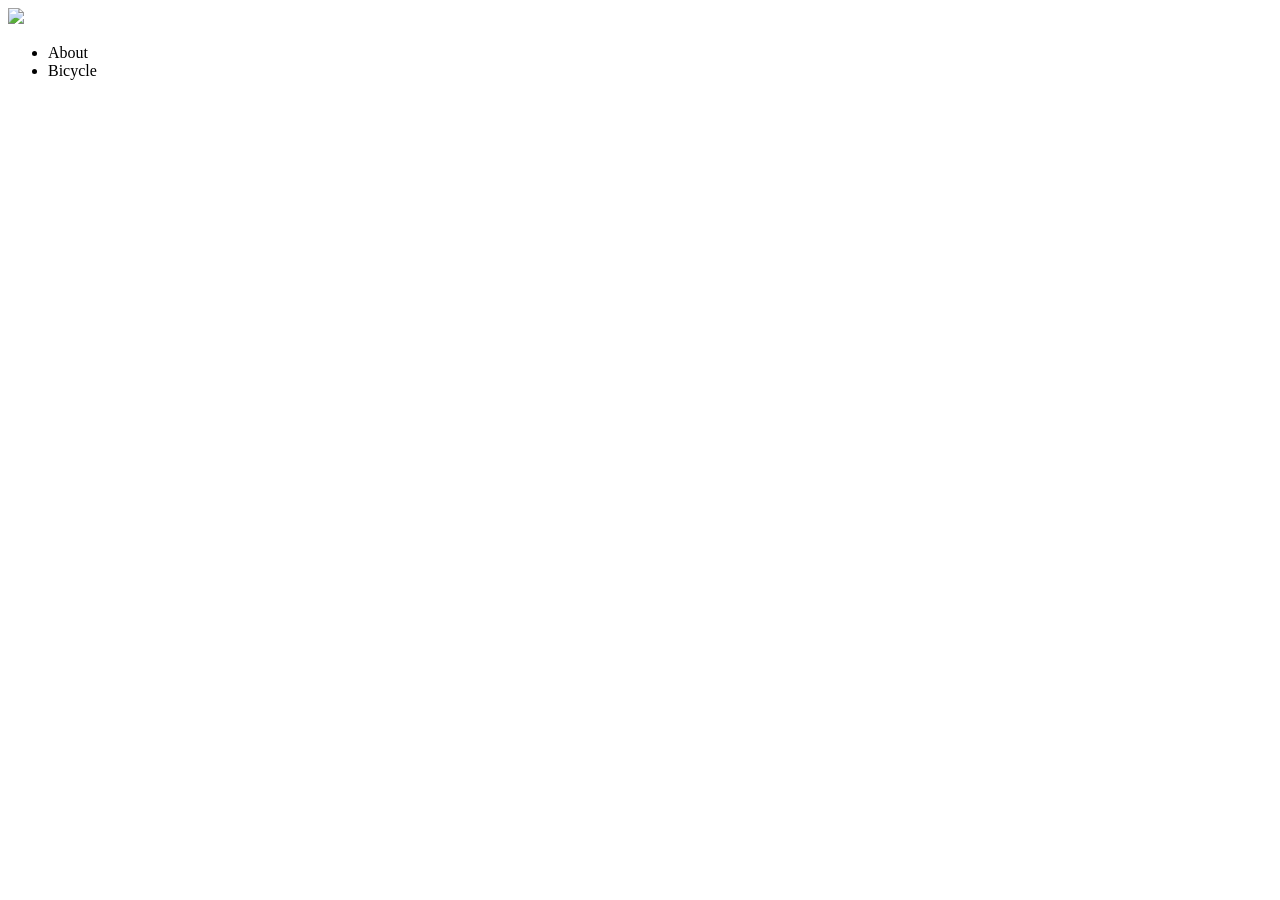
==== index.html @ f4c3358b "Rename demo-site/index.html to index.html" ====
<!DOCTYPE html>
<html lang="ja">
<head>
  <meta charset="UTF-8">
  <meta name="viewport" content="width=device-width, initial-scale=1.0">
  <title>Profile</title>
  <link rel="stylesheet" href="style.css">
</head>
<body>

  <!-- ヘッダー -->
  <header>
    <div class="container">
        <div class="header-left">
            <img class="header-logo" src="img/logo.svg">
        </div>
        <div class="header-right">
            <ul>
                <li class="about">About</li>
                <li>Bicycle</li>
            </ul>
        </div>
    </div>
  </header>

  <!-- メイン -->
  <main>

  </main>

  <!-- フッター -->
  <footer>
  </footer>

</body>
</html>
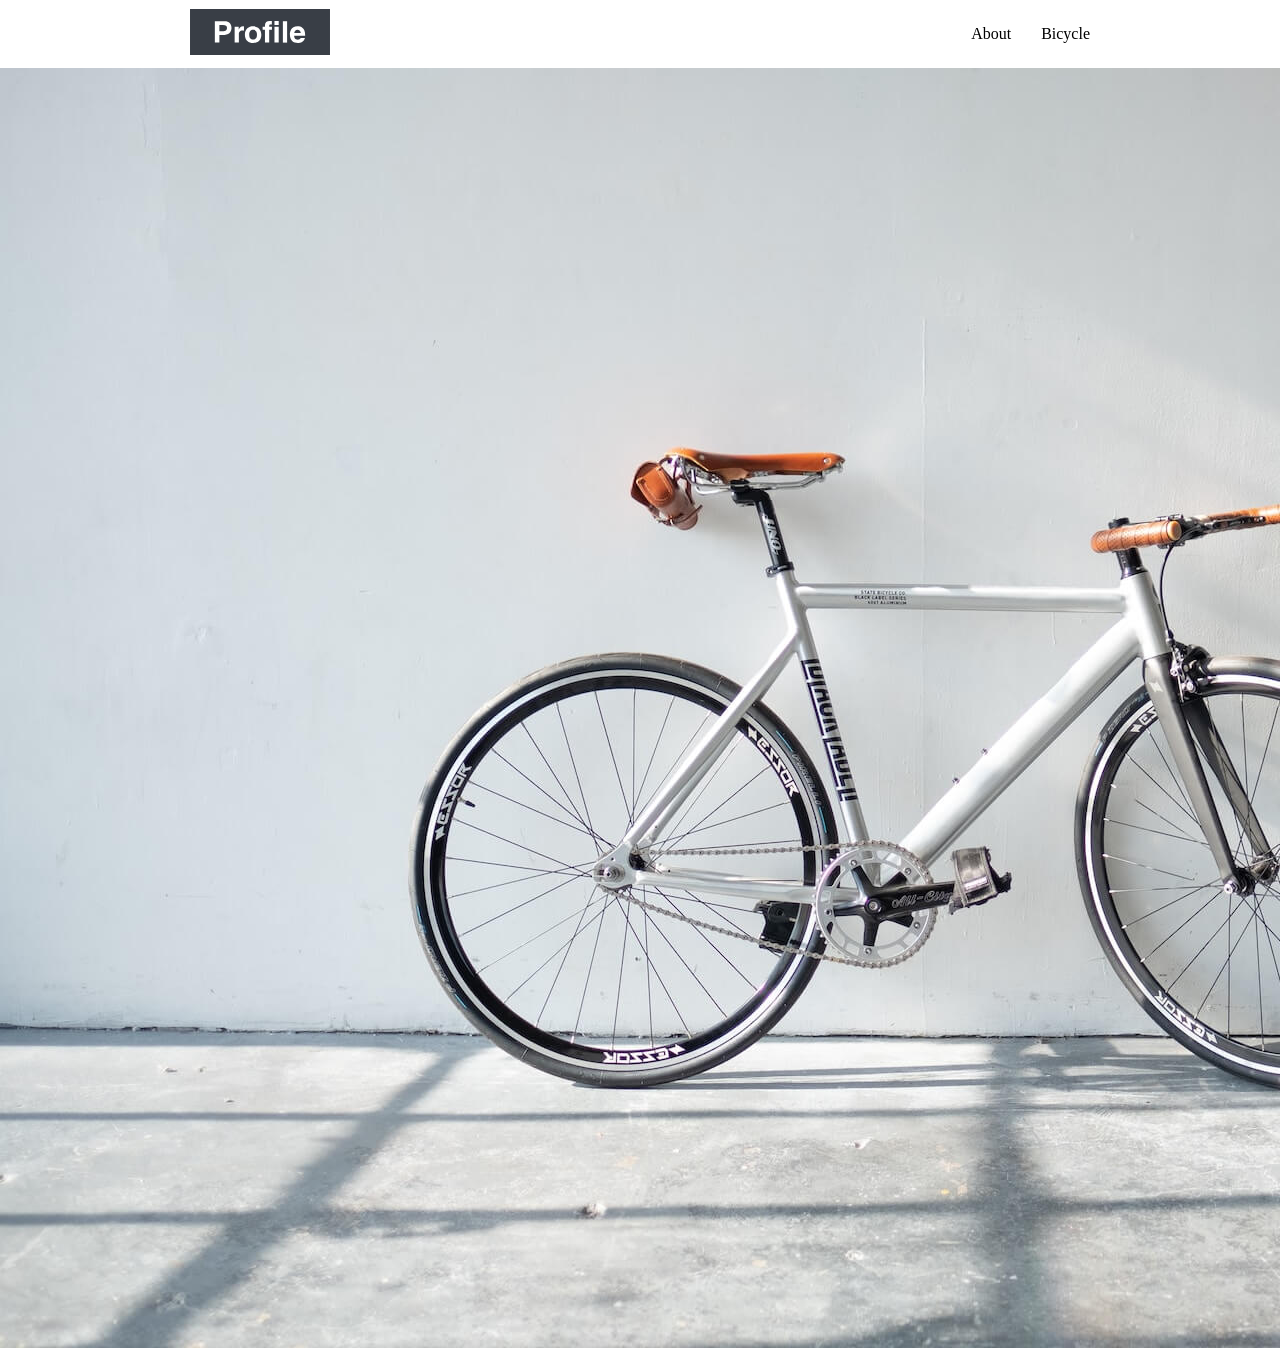
==== commit e1eaa757: "resolve conflict in index.html and style.css" ====
--- a/index.html
+++ b/index.html
@@ -25,7 +25,7 @@
 
   <!-- メイン -->
   <main>
-
+    <img class="mainvisual" src="img/mainvisual.jpg">
   </main>
 
   <!-- フッター -->
--- a/style.css
+++ b/style.css
@@ -0,0 +1,46 @@
+body {
+  margin: 0;
+  padding: 0;
+}
+
+/* ヘッダー中央寄せ */
+.container {
+    height: 68px;
+    max-width: 900px;  /* 固定幅じゃなくて“最大幅” */
+    margin: 0 auto;     /* 中央寄せ */
+    padding: 0 32px;
+    display: flex;      /* 左右を横並びにする */
+    justify-content: space-between; /* 左右を離して配置 */
+    align-items: center; /* 縦の中央揃え */
+}
+
+/*.header-logo { 
+    background-color: black;
+    padding: 10px 30px;
+    color: white;
+    font-size: 18px;
+    font-weight: bold;
+}
+
+*/
+
+.header-logo{
+    width: 140px;
+}
+
+.header-right ul {
+    display: flex;
+    gap: 30px;  /* About と Bicycle の間隔 */
+}
+
+li {
+    list-style: none;
+}
+
+.mainvisula {
+    width: 100%;
+    max-width: 1920px;
+    height: 600px;
+    object-fit: cover;
+    
+}
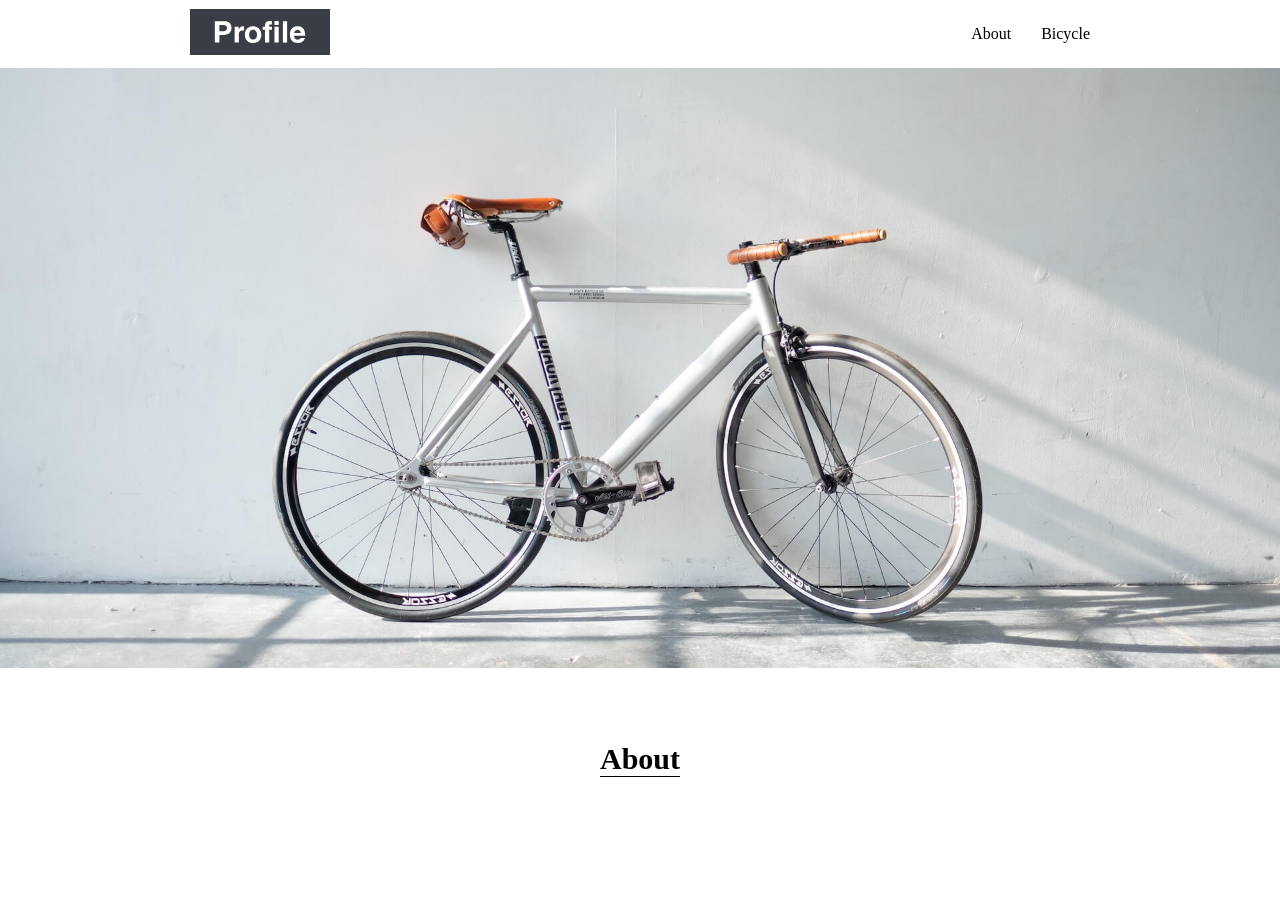
==== commit 34199d44: "aboutのデザイン調整" ====
--- a/index.html
+++ b/index.html
@@ -25,7 +25,14 @@
 
   <!-- メイン -->
   <main>
+    <div class="top-wrapper">
     <img class="mainvisual" src="img/mainvisual.jpg">
+    </div>
+
+    <div class="profile-wrapper">
+      <h3 class="section-title">About</h3>
+    </div>
+
   </main>
 
   <!-- フッター -->
--- a/style.css
+++ b/style.css
@@ -37,10 +37,21 @@
     list-style: none;
 }
 
-.mainvisula {
+.mainvisual {
     width: 100%;
     max-width: 1920px;
     height: 600px;
     object-fit: cover;
     
 }
+
+.section-title{
+    font-size: 30px;
+    padding-top: 40px;
+    display: inline-block;
+    border-bottom: 1px solid black;
+}
+
+.profile-wrapper{
+    text-align: center;
+}
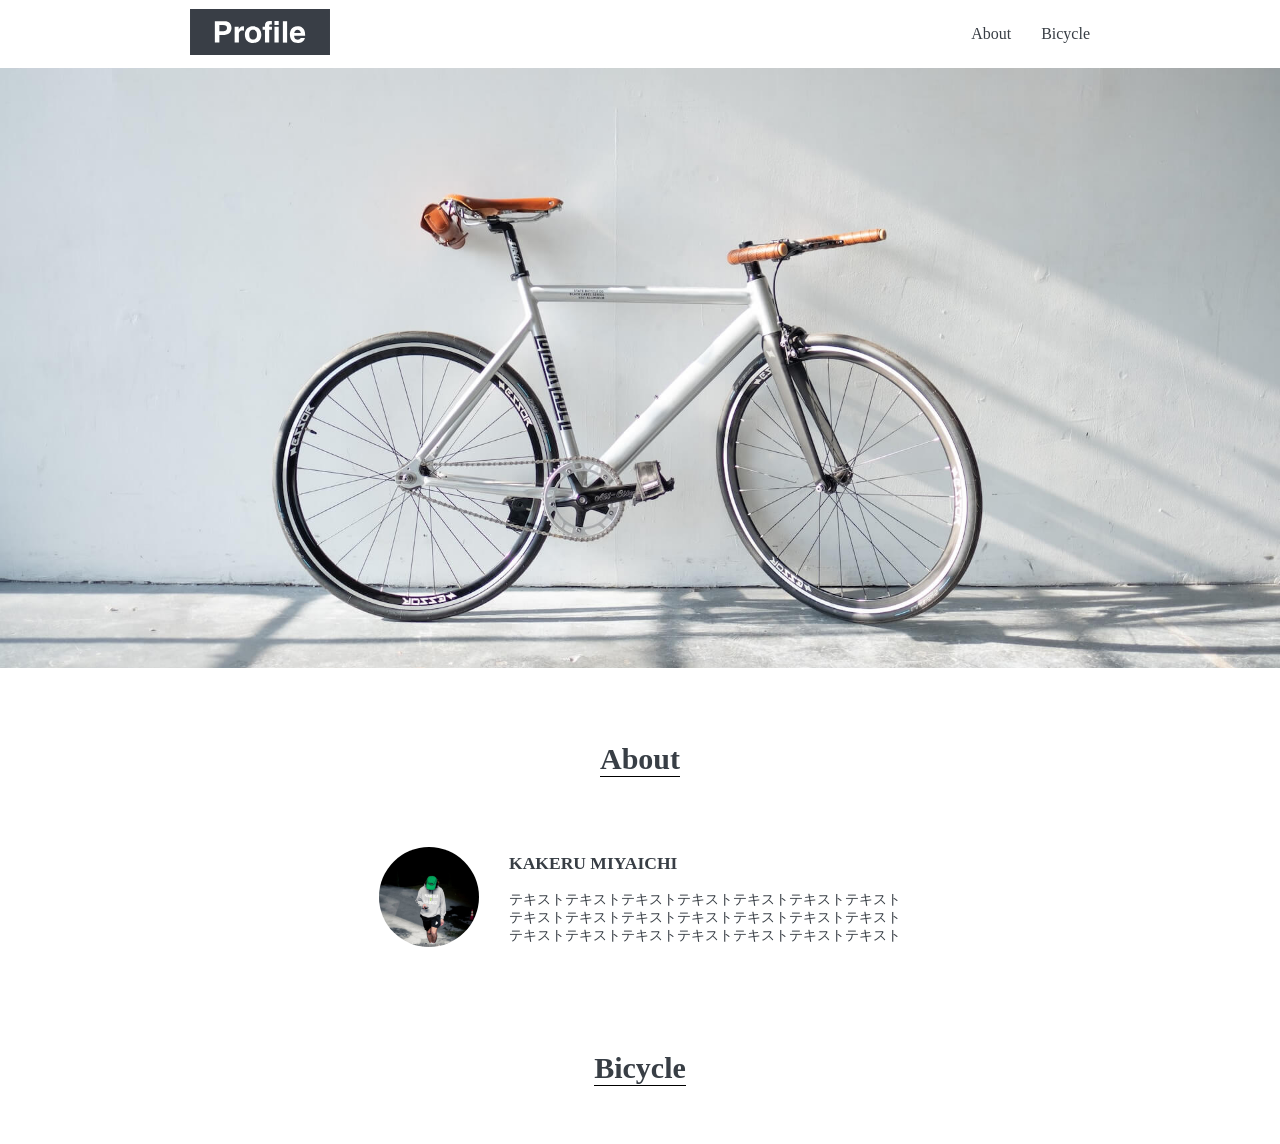
==== commit 644da12d: "update demo-site" ====
--- a/index.html
+++ b/index.html
@@ -1,43 +1,57 @@
 <!DOCTYPE html>
 <html lang="ja">
-<head>
-  <meta charset="UTF-8">
-  <meta name="viewport" content="width=device-width, initial-scale=1.0">
-  <title>Profile</title>
-  <link rel="stylesheet" href="style.css">
-</head>
-<body>
-
-  <!-- ヘッダー -->
-  <header>
-    <div class="container">
+  <head>
+    <meta charset="UTF-8" />
+    <meta name="viewport" content="width=device-width, initial-scale=1.0" />
+    <title>Profile</title>
+    <link rel="stylesheet" href="style.css"/>
+  </head>
+  <body>
+    <!-- ヘッダー -->
+    <header>
+      <div class="container">
         <div class="header-left">
-            <img class="header-logo" src="img/logo.svg">
+          <img class="header-logo" src="img/logo.svg"/>
         </div>
         <div class="header-right">
-            <ul>
-                <li class="about">About</li>
-                <li>Bicycle</li>
-            </ul>
+          <ul>
+            <li class="about">About</li>
+            <li>Bicycle</li>
+          </ul>
         </div>
-    </div>
-  </header>
+      </div>
+    </header>
 
-  <!-- メイン -->
-  <main>
-    <div class="top-wrapper">
-    <img class="mainvisual" src="img/mainvisual.jpg">
+    <!-- メイン -->
+    <main>
+      <div class="top-wrapper">
+        <img class="mainvisual" src="img/mainvisual.jpg"/>
+      </div>
+
+      <div class="profile-wrapper">
+        <h3 class="section-title">About</h3>
+        <div class="content">
+          <img src="img/about.jpg"/>
+          <div class="text">
+            <div class="profile-name">
+              <h3>KAKERU MIYAICHI</h3>
+              <p class="detail">
+                テキストテキストテキストテキストテキストテキストテキスト<br />
+                テキストテキストテキストテキストテキストテキストテキスト<br />
+                テキストテキストテキストテキストテキストテキストテキスト
+              </p>
+            </div>
+          </div>
+        </div>
+      </div>
+
+    <div class="bicycle-wrapper">
+      <h3 class="section-title">Bicycle</h3>
     </div>
 
-    <div class="profile-wrapper">
-      <h3 class="section-title">About</h3>
-    </div>
+    </main>
 
-  </main>
-
-  <!-- フッター -->
-  <footer>
-  </footer>
-
-</body>
+    <!-- フッター -->
+    <footer></footer>
+  </body>
 </html>
--- a/style.css
+++ b/style.css
@@ -1,17 +1,18 @@
 body {
   margin: 0;
   padding: 0;
+  color: #383e45;
 }
 
 /* ヘッダー中央寄せ */
 .container {
-    height: 68px;
-    max-width: 900px;  /* 固定幅じゃなくて“最大幅” */
-    margin: 0 auto;     /* 中央寄せ */
-    padding: 0 32px;
-    display: flex;      /* 左右を横並びにする */
-    justify-content: space-between; /* 左右を離して配置 */
-    align-items: center; /* 縦の中央揃え */
+  height: 68px;
+  max-width: 900px; /* 固定幅じゃなくて“最大幅” */
+  margin: 0 auto; /* 中央寄せ */
+  padding: 0 32px;
+  display: flex; /* 左右を横並びにする */
+  justify-content: space-between; /* 左右を離して配置 */
+  align-items: center; /* 縦の中央揃え */
 }
 
 /*.header-logo { 
@@ -24,34 +25,64 @@
 
 */
 
-.header-logo{
-    width: 140px;
+.header-logo {
+  width: 140px;
 }
 
 .header-right ul {
-    display: flex;
-    gap: 30px;  /* About と Bicycle の間隔 */
+  display: flex;
+  gap: 30px; /* About と Bicycle の間隔 */
 }
 
 li {
-    list-style: none;
+  list-style: none;
 }
 
 .mainvisual {
-    width: 100%;
-    max-width: 1920px;
-    height: 600px;
-    object-fit: cover;
-    
+  width: 100%;
+  max-width: 1920px;
+  height: 600px;
+  object-fit: cover;
 }
 
-.section-title{
-    font-size: 30px;
-    padding-top: 40px;
-    display: inline-block;
-    border-bottom: 1px solid black;
+.section-title {
+  font-size: 30px;
+  padding-top: 40px;
+  display: inline-block;
+  border-bottom: 1px solid black;
+  margin-bottom: 58px;
 }
 
-.profile-wrapper{
+.profile-wrapper {
+  text-align: center;
+}
+
+.content img {
+  border-radius: 50%;
+  height: 100px;
+  width: 100px;
+}
+
+.content {
+  display: flex;
+  justify-content: center;
+  align-items: center;
+  padding-bottom: 22px;
+}
+
+.text {
+  text-align: left;
+  margin-left: 30px;
+}
+
+.profile-name {
+  font-size: 15px;
+}
+
+.detail {
+  font-size: 14px;
+}
+
+.bicycle-wrapper{
     text-align: center;
-}
+}
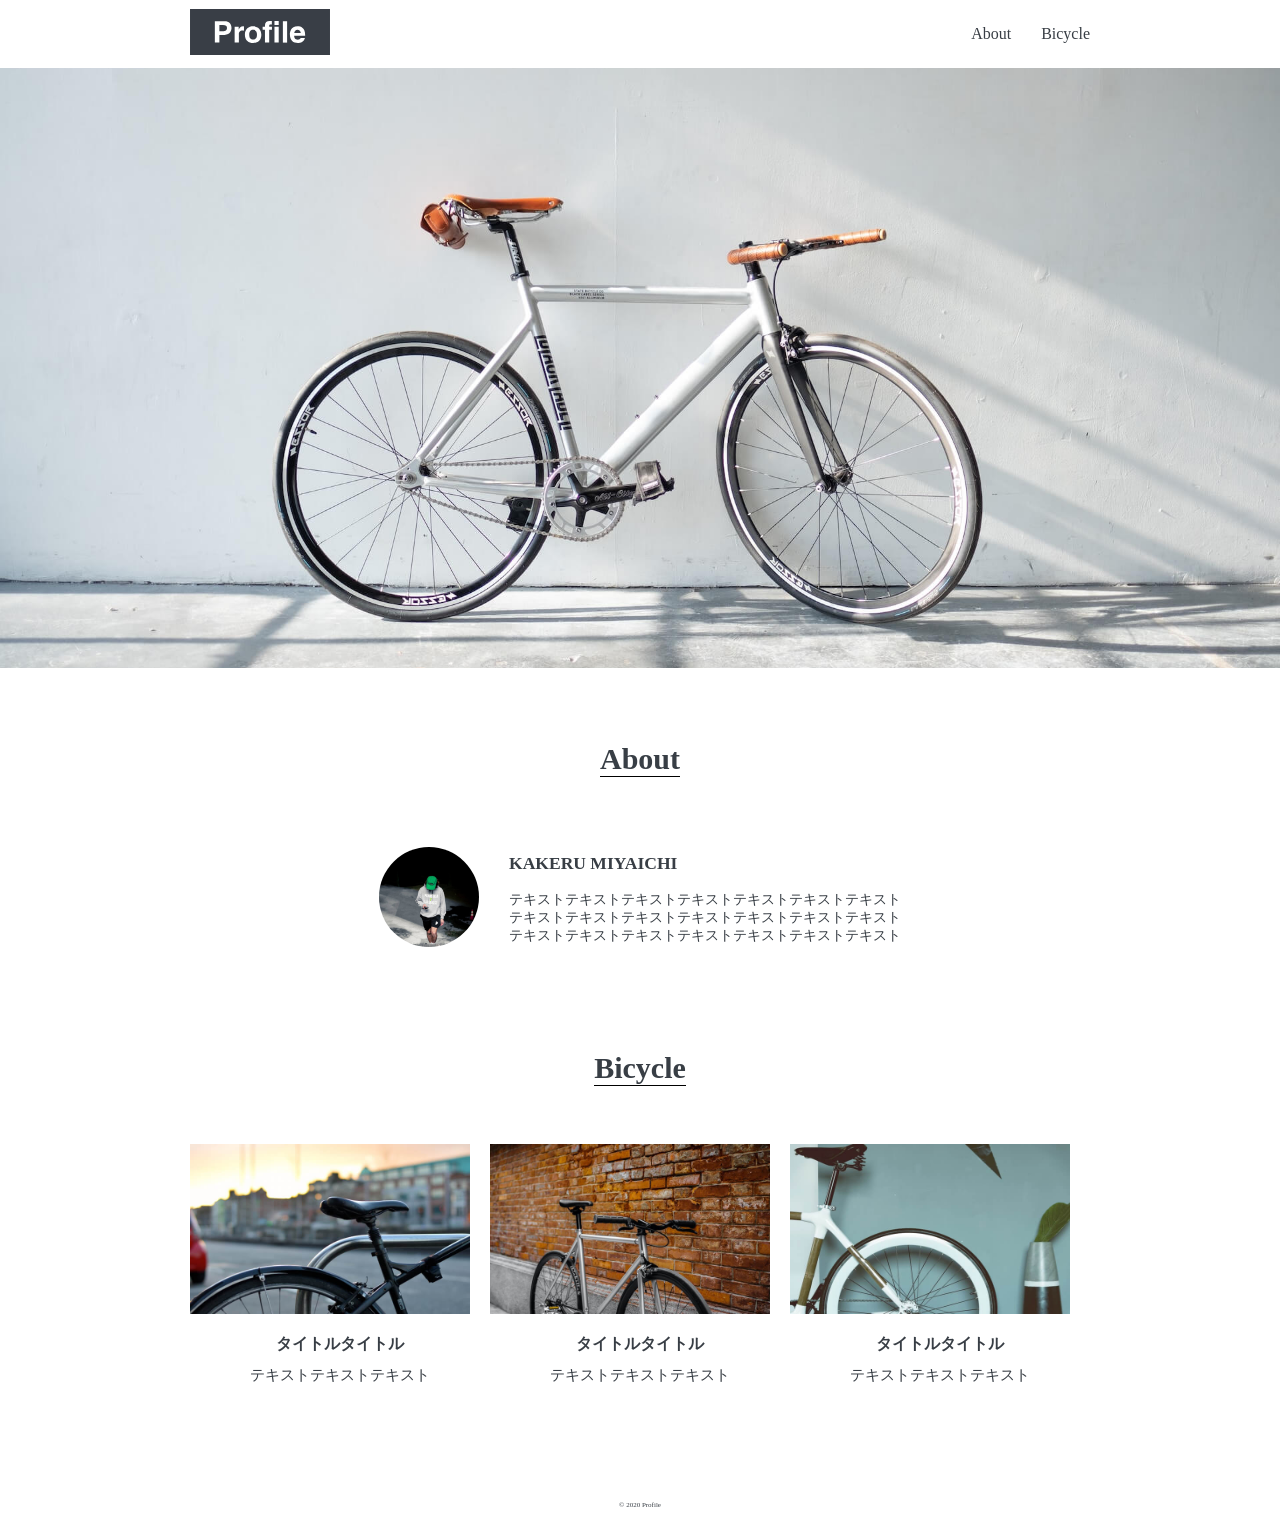
==== commit c0aeebbe: "demo-site 完成版を追加" ====
--- a/index.html
+++ b/index.html
@@ -47,11 +47,41 @@
 
     <div class="bicycle-wrapper">
       <h3 class="section-title">Bicycle</h3>
+      <div class="bicycle-content">
+      <div class="hobby-content">
+        <div class="hobby-img">
+          <img src="img/bicycle1.jpg">
+        </div>
+                <h3>タイトルタイトル</h3>
+          <p>テキストテキストテキスト</p>
+      </div>
+
+            <div class="hobby-content">
+        <div class="hobby-img">
+          <img src="img/bicycle2.jpg">
+        </div>
+                <h3>タイトルタイトル</h3>
+          <p>テキストテキストテキスト</p>
+      </div>
+
+            <div class="hobby-content">
+        <div class="hobby-img">
+          <img src="img/bicycle3.jpg">
+        </div>
+                <h3>タイトルタイトル</h3>
+          <p>テキストテキストテキスト</p>
+      </div>
+
     </div>
+  </div>
 
     </main>
 
     <!-- フッター -->
-    <footer></footer>
+    <footer>
+      <div class="footer-detail">
+        <p>© 2020 Profile</p>
+      </div>
+    </footer>
   </body>
 </html>
--- a/style.css
+++ b/style.css
@@ -85,4 +85,30 @@
 
 .bicycle-wrapper{
     text-align: center;
+}
+
+.bicycle-content{
+  display: flex;
+  justify-content: center;
+  padding-bottom: 100px;
+}
+
+.hobby-img img{
+  height: 170px;
+  width: 280px;
+  margin-right: 20px;
+}
+
+.hobby-content h3{
+  font-size: 16px;
+}
+
+.hobby-content p{
+  line-height: 8px;
+  font-size: 15px;
+}
+
+footer{
+  text-align: center;
+  font-size: 7px;
 }
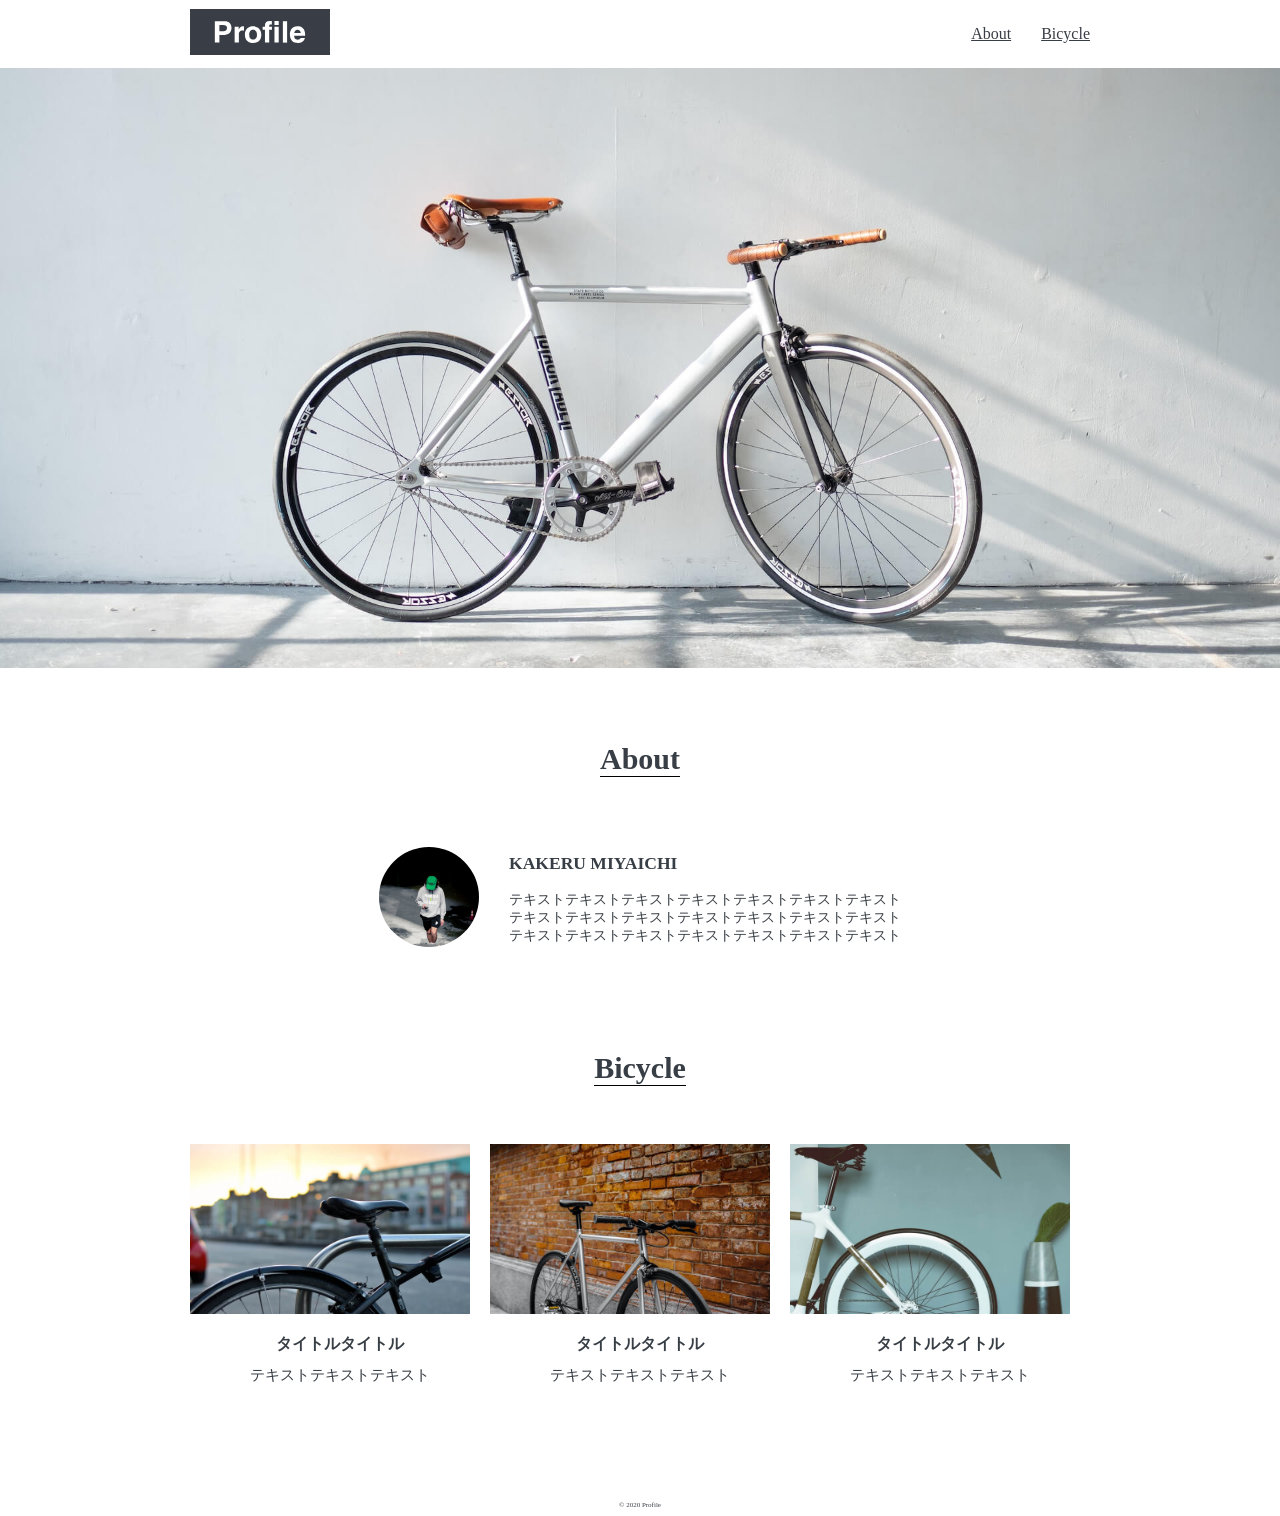
==== commit 4c77f895: "aタグの色修正" ====
--- a/index.html
+++ b/index.html
@@ -5,6 +5,7 @@
     <meta name="viewport" content="width=device-width, initial-scale=1.0" />
     <title>Profile</title>
     <link rel="stylesheet" href="style.css"/>
+    <link rel="stylesheet" href="responsive.css">
   </head>
   <body>
     <!-- ヘッダー -->
@@ -15,8 +16,8 @@
         </div>
         <div class="header-right">
           <ul>
-            <li class="about">About</li>
-            <li>Bicycle</li>
+            <li><a href="#about">About</a></li>
+            <li><a href="#bicycle">Bicycle</a></li>
           </ul>
         </div>
       </div>
@@ -28,7 +29,7 @@
         <img class="mainvisual" src="img/mainvisual.jpg"/>
       </div>
 
-      <div class="profile-wrapper">
+      <div id="about" class="profile-wrapper">
         <h3 class="section-title">About</h3>
         <div class="content">
           <img src="img/about.jpg"/>
@@ -45,7 +46,7 @@
         </div>
       </div>
 
-    <div class="bicycle-wrapper">
+    <div id="bicycle" class="bicycle-wrapper">
       <h3 class="section-title">Bicycle</h3>
       <div class="bicycle-content">
       <div class="hobby-content">
--- a/style.css
+++ b/style.css
@@ -32,6 +32,10 @@
 .header-right ul {
   display: flex;
   gap: 30px; /* About と Bicycle の間隔 */
+}
+
+.header-right a{
+  color: #383e45;
 }
 
 li {
--- a/responsive.css
+++ b/responsive.css
@@ -0,0 +1,23 @@
+@media screen and (max-width: 600px){
+
+    .mainvisual img{
+        height: calc(100vh - 60px);
+    }
+
+    .content {
+        flex-direction: column;
+    }
+
+    .content img{
+        margin-right: 0;
+    }
+
+    .bicycle-content {
+        flex-direction: column;
+    }
+
+    .hobby-content{
+        width: 100%;
+        margin-bottom: 30px;
+    }
+}
